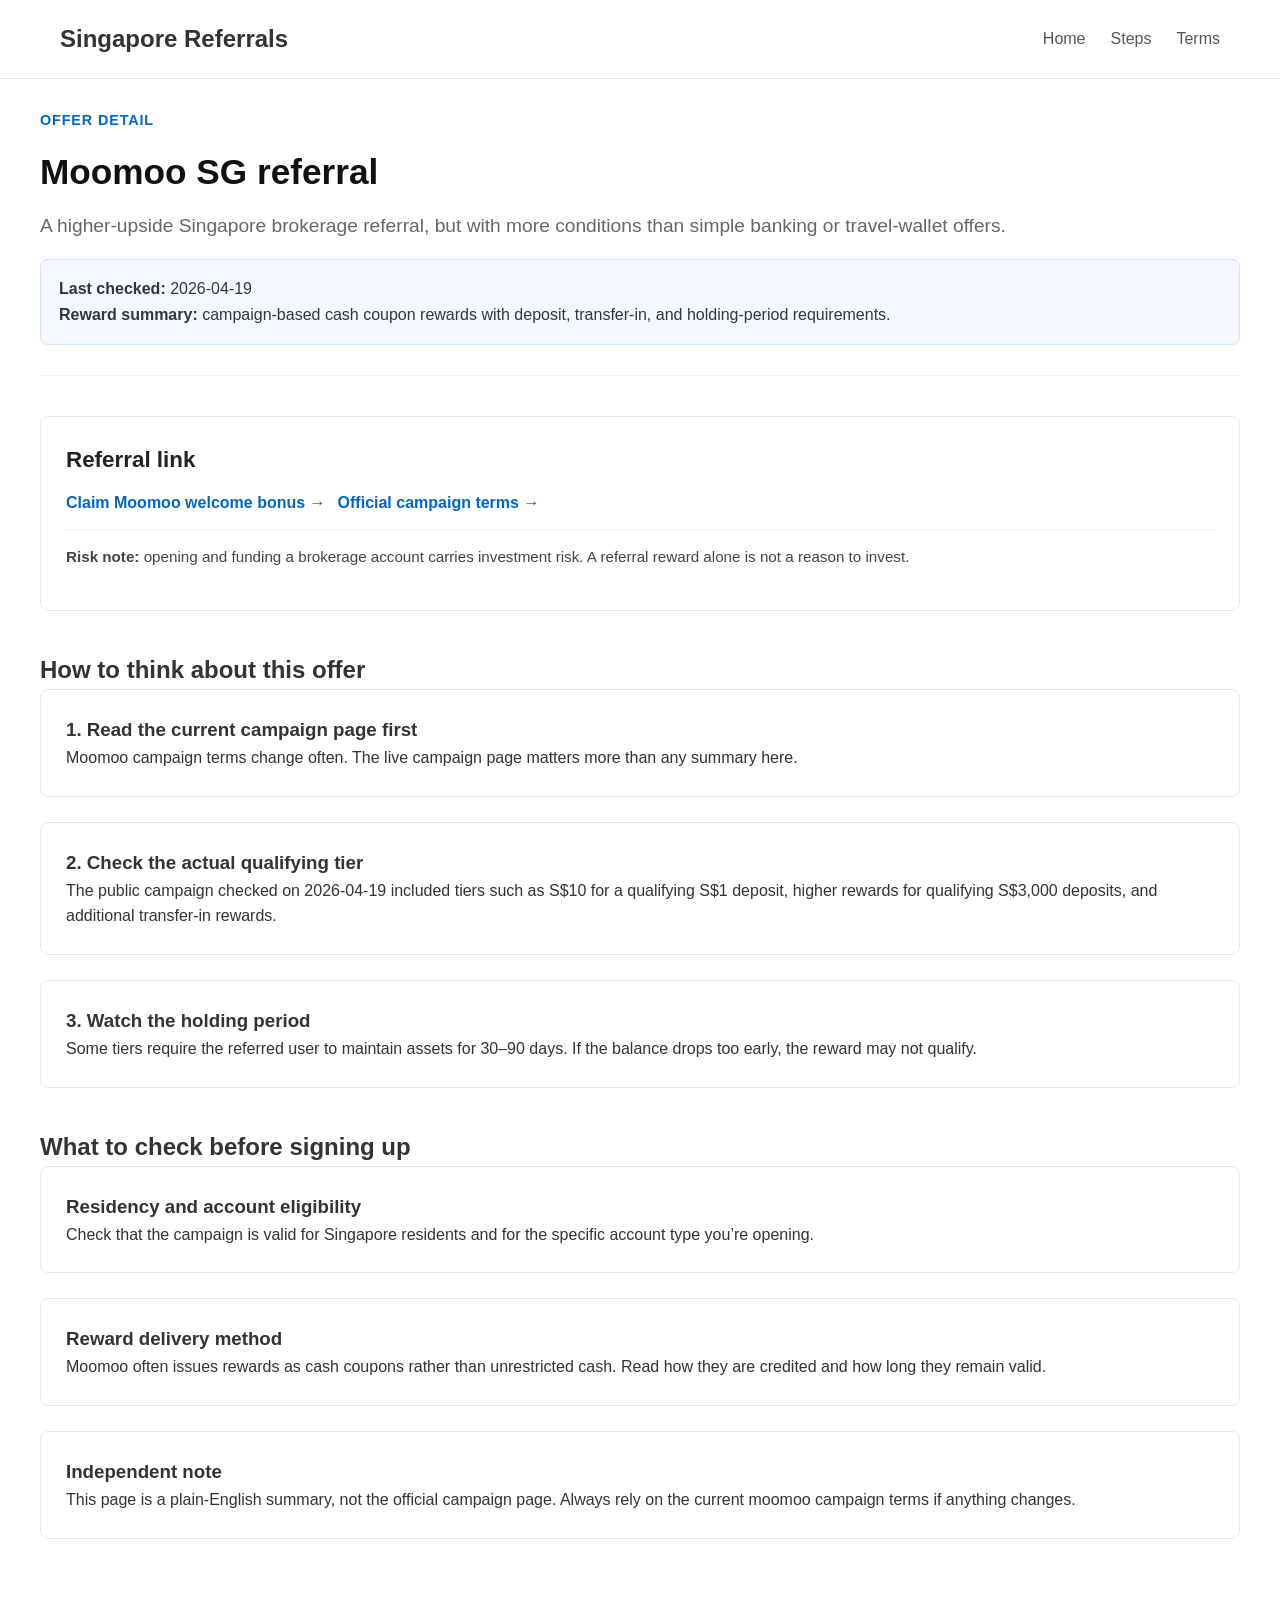
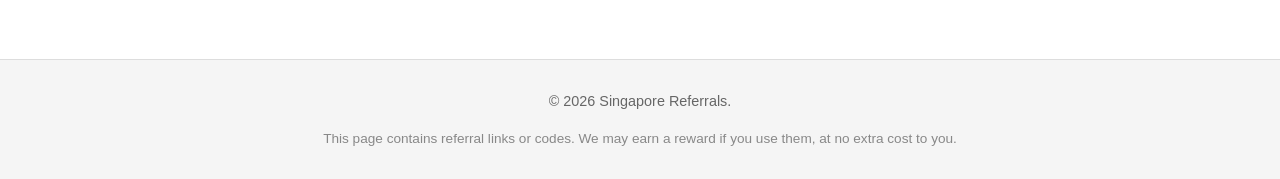
==== offers/moomoo-sg.html @ 237cbd17 "feat: initial curated referral MVP" ====
<!DOCTYPE html>
<html lang="en">
<head>
    <meta charset="UTF-8">
    <meta name="viewport" content="width=device-width, initial-scale=1.0">
    <title>Moomoo SG Referral - Singapore Referrals</title>
    <link rel="stylesheet" href="../style.css">
    <meta name="description" content="Moomoo SG referral guide with live referral link, current public reward shape, key holding-period caveats, and official campaign terms.">
</head>
<body>
    <header class="site-header">
        <div class="container header-flex">
            <div class="logo">
                <a href="../index.html">Singapore Referrals</a>
            </div>
            <nav class="main-nav">
                <a href="../index.html">Home</a>
                <a href="#steps">Steps</a>
                <a href="#terms">Terms</a>
            </nav>
        </div>
    </header>

    <main class="container main-content">
        <section class="hero">
            <p class="eyebrow">Offer detail</p>
            <h1>Moomoo SG referral</h1>
            <p class="subtitle">A higher-upside Singapore brokerage referral, but with more conditions than simple banking or travel-wallet offers.</p>
            <div class="callout-box">
                <strong>Last checked:</strong> 2026-04-19<br>
                <strong>Reward summary:</strong> campaign-based cash coupon rewards with deposit, transfer-in, and holding-period requirements.
            </div>
        </section>

        <section class="featured-section">
            <article class="offer-article">
                <h3>Referral link</h3>
                <div class="offer-links">
                    <a href="https://j.moomoo.com/0B79vA" class="cta-link" target="_blank" rel="noopener">Claim Moomoo welcome bonus →</a>
                    <a href="https://www.moomoo.com/sg/support/topic5_353" class="secondary-link" target="_blank" rel="noopener">Official campaign terms →</a>
                </div>
                <p class="risk-note"><strong>Risk note:</strong> opening and funding a brokerage account carries investment risk. A referral reward alone is not a reason to invest.</p>
            </article>
        </section>

        <section class="latest-section" id="steps">
            <h2>How to think about this offer</h2>
            <article class="info-card">
                <h3>1. Read the current campaign page first</h3>
                <p>Moomoo campaign terms change often. The live campaign page matters more than any summary here.</p>
            </article>
            <article class="info-card">
                <h3>2. Check the actual qualifying tier</h3>
                <p>The public campaign checked on 2026-04-19 included tiers such as S$10 for a qualifying S$1 deposit, higher rewards for qualifying S$3,000 deposits, and additional transfer-in rewards.</p>
            </article>
            <article class="info-card">
                <h3>3. Watch the holding period</h3>
                <p>Some tiers require the referred user to maintain assets for 30–90 days. If the balance drops too early, the reward may not qualify.</p>
            </article>
        </section>

        <section class="latest-section" id="terms">
            <h2>What to check before signing up</h2>
            <article class="info-card">
                <h3>Residency and account eligibility</h3>
                <p>Check that the campaign is valid for Singapore residents and for the specific account type you’re opening.</p>
            </article>
            <article class="info-card">
                <h3>Reward delivery method</h3>
                <p>Moomoo often issues rewards as cash coupons rather than unrestricted cash. Read how they are credited and how long they remain valid.</p>
            </article>
            <article class="info-card">
                <h3>Independent note</h3>
                <p>This page is a plain-English summary, not the official campaign page. Always rely on the current moomoo campaign terms if anything changes.</p>
            </article>
        </section>
    </main>

    <footer class="site-footer">
        <div class="container">
            <p>&copy; 2026 Singapore Referrals.</p>
            <p class="disclaimer">This page contains referral links or codes. We may earn a reward if you use them, at no extra cost to you.</p>
        </div>
    </footer>
</body>
</html>
---- style.css ----
/* Reset & Base */
* {
    margin: 0;
    padding: 0;
    box-sizing: border-box;
}

body {
    font-family: -apple-system, BlinkMacSystemFont, "Segoe UI", Roboto, "Helvetica Neue", Arial, sans-serif;
    font-size: 16px;
    line-height: 1.6;
    color: #333;
    background: #fff;
}

a {
    color: #0066cc;
    text-decoration: none;
}

a:hover {
    text-decoration: underline;
}

.container {
    max-width: 1200px;
    margin: 0 auto;
    padding: 0 20px;
}

/* Header */
.site-header {
    background: #fff;
    border-bottom: 1px solid #e0e0e0;
    padding: 20px 0;
    position: sticky;
    top: 0;
    z-index: 100;
}

.header-flex {
    display: flex;
    justify-content: space-between;
    align-items: center;
}

.logo a {
    font-size: 1.5rem;
    font-weight: 700;
    color: #333;
}

.main-nav {
    display: flex;
    gap: 25px;
}

.main-nav a {
    color: #555;
    font-weight: 500;
}

.main-nav a:hover {
    color: #0066cc;
    text-decoration: none;
}

/* Main Content Layout */
.main-content {
    padding: 30px 0;
}

.content-wrapper {
    display: grid;
    grid-template-columns: 1fr 320px;
    gap: 40px;
}

.main-column {
    min-width: 0; /* Prevents overflow */
}

/* Hero Section */
.hero {
    margin-bottom: 40px;
    padding-bottom: 30px;
    border-bottom: 1px solid #eee;
}

.eyebrow {
    font-size: 0.9rem;
    font-weight: 700;
    letter-spacing: 0.06em;
    text-transform: uppercase;
    color: #0066cc;
    margin-bottom: 12px;
}

.hero h1 {
    font-size: 2.2rem;
    margin-bottom: 10px;
    color: #111;
}

.subtitle {
    font-size: 1.2rem;
    color: #666;
    margin-bottom: 18px;
}

.callout-box {
    background: #f5f9ff;
    border: 1px solid #cfe2ff;
    border-radius: 8px;
    padding: 16px 18px;
    color: #334;
}

/* Featured Section */
.featured-section, .latest-section {
    margin-bottom: 40px;
}

.section-intro {
    color: #666;
    margin-bottom: 20px;
    font-size: 1.05rem;
}

/* Offer Articles */
.offer-article,
.info-card {
    background: #fff;
    border: 1px solid #e8e8e8;
    border-radius: 8px;
    padding: 25px;
    margin-bottom: 25px;
    position: relative;
    transition: box-shadow 0.2s ease;
}

.offer-article:hover,
.info-card:hover {
    box-shadow: 0 4px 12px rgba(0,0,0,0.08);
}

.offer-badge {
    position: absolute;
    top: -10px;
    right: 20px;
    background: #ff6b6b;
    color: white;
    padding: 5px 12px;
    border-radius: 4px;
    font-size: 0.8rem;
    font-weight: 600;
    text-transform: uppercase;
}

.offer-article h3 {
    font-size: 1.4rem;
    margin-bottom: 12px;
    color: #222;
}

.offer-article h3 a {
    color: #222;
}

.offer-article h3 a:hover {
    color: #0066cc;
}

.offer-meta {
    display: flex;
    gap: 15px;
    align-items: center;
    margin-bottom: 12px;
    font-size: 0.9rem;
    color: #777;
    flex-wrap: wrap;
}

.category {
    font-weight: 600;
    color: #555;
}

.date, .expiry {
    font-size: 0.85rem;
}

.offer-article p {
    margin-bottom: 15px;
    color: #444;
    line-height: 1.7;
}

.offer-details {
    margin: 16px 0;
}

.offer-details p {
    margin-bottom: 10px;
}

.referral-box {
    background: #f9fbff;
    border: 1px dashed #9ec5fe;
    border-radius: 8px;
    padding: 14px 16px;
}

.referral-box code {
    font-size: 1rem;
    font-weight: 700;
    background: #eef4ff;
    padding: 2px 6px;
    border-radius: 4px;
}

.offer-links {
    display: flex;
    flex-wrap: wrap;
    gap: 12px;
    margin-top: 8px;
}

.cta-link,
.secondary-link {
    display: inline-block;
    font-weight: 600;
    color: #0066cc;
}

.cta-link:hover,
.secondary-link:hover {
    text-decoration: underline;
}

.risk-note {
    margin-top: 14px;
    padding-top: 14px;
    border-top: 1px solid #eee;
    font-size: 0.95rem;
    color: #6b4b00;
}

/* Sidebar */
.sidebar {
    min-width: 320px;
}

.sidebar-widget {
    background: #f9f9f9;
    border: 1px solid #eee;
    border-radius: 8px;
    padding: 20px;
    margin-bottom: 25px;
}

.sidebar-widget h3 {
    font-size: 1.2rem;
    margin-bottom: 15px;
    color: #333;
    border-bottom: 2px solid #0066cc;
    padding-bottom: 8px;
}

.sidebar-widget ul {
    list-style: none;
}

.sidebar-widget li {
    margin-bottom: 10px;
}

.sidebar-widget a {
    color: #555;
}

.sidebar-widget a:hover {
    color: #0066cc;
}

 .about-widget p {
    font-size: 0.95rem;
    color: #555;
    margin-bottom: 12px;
}

.about-widget p strong {
    color: #333;
}

/* Footer */
.site-footer {
    background: #f5f5f5;
    border-top: 1px solid #ddd;
    padding: 30px 0;
    margin-top: 50px;
    text-align: center;
    font-size: 0.9rem;
    color: #666;
}

.site-footer a {
    color: #0066cc;
}

.site-footer .disclaimer {
    margin-top: 15px;
    font-size: 0.85rem;
    color: #888;
    max-width: 800px;
    margin-left: auto;
    margin-right: auto;
}

/* Responsive */
@media (max-width: 900px) {
    .content-wrapper {
        grid-template-columns: 1fr;
    }

    .sidebar {
        min-width: auto;
    }

    .header-flex {
        flex-direction: column;
        gap: 15px;
    }

    .main-nav {
        gap: 15px;
        font-size: 0.9rem;
    }

    .hero h1 {
        font-size: 1.8rem;
    }

    .offer-badge {
        position: static;
        display: inline-block;
        margin-bottom: 10px;
    }
}

@media (max-width: 600px) {
    .container {
        padding: 0 15px;
    }

    .offer-article,
    .info-card {
        padding: 20px;
    }

    .offer-meta {
        flex-direction: column;
        align-items: flex-start;
        gap: 5px;
    }

    .offer-links {
        flex-direction: column;
        gap: 8px;
    }
}
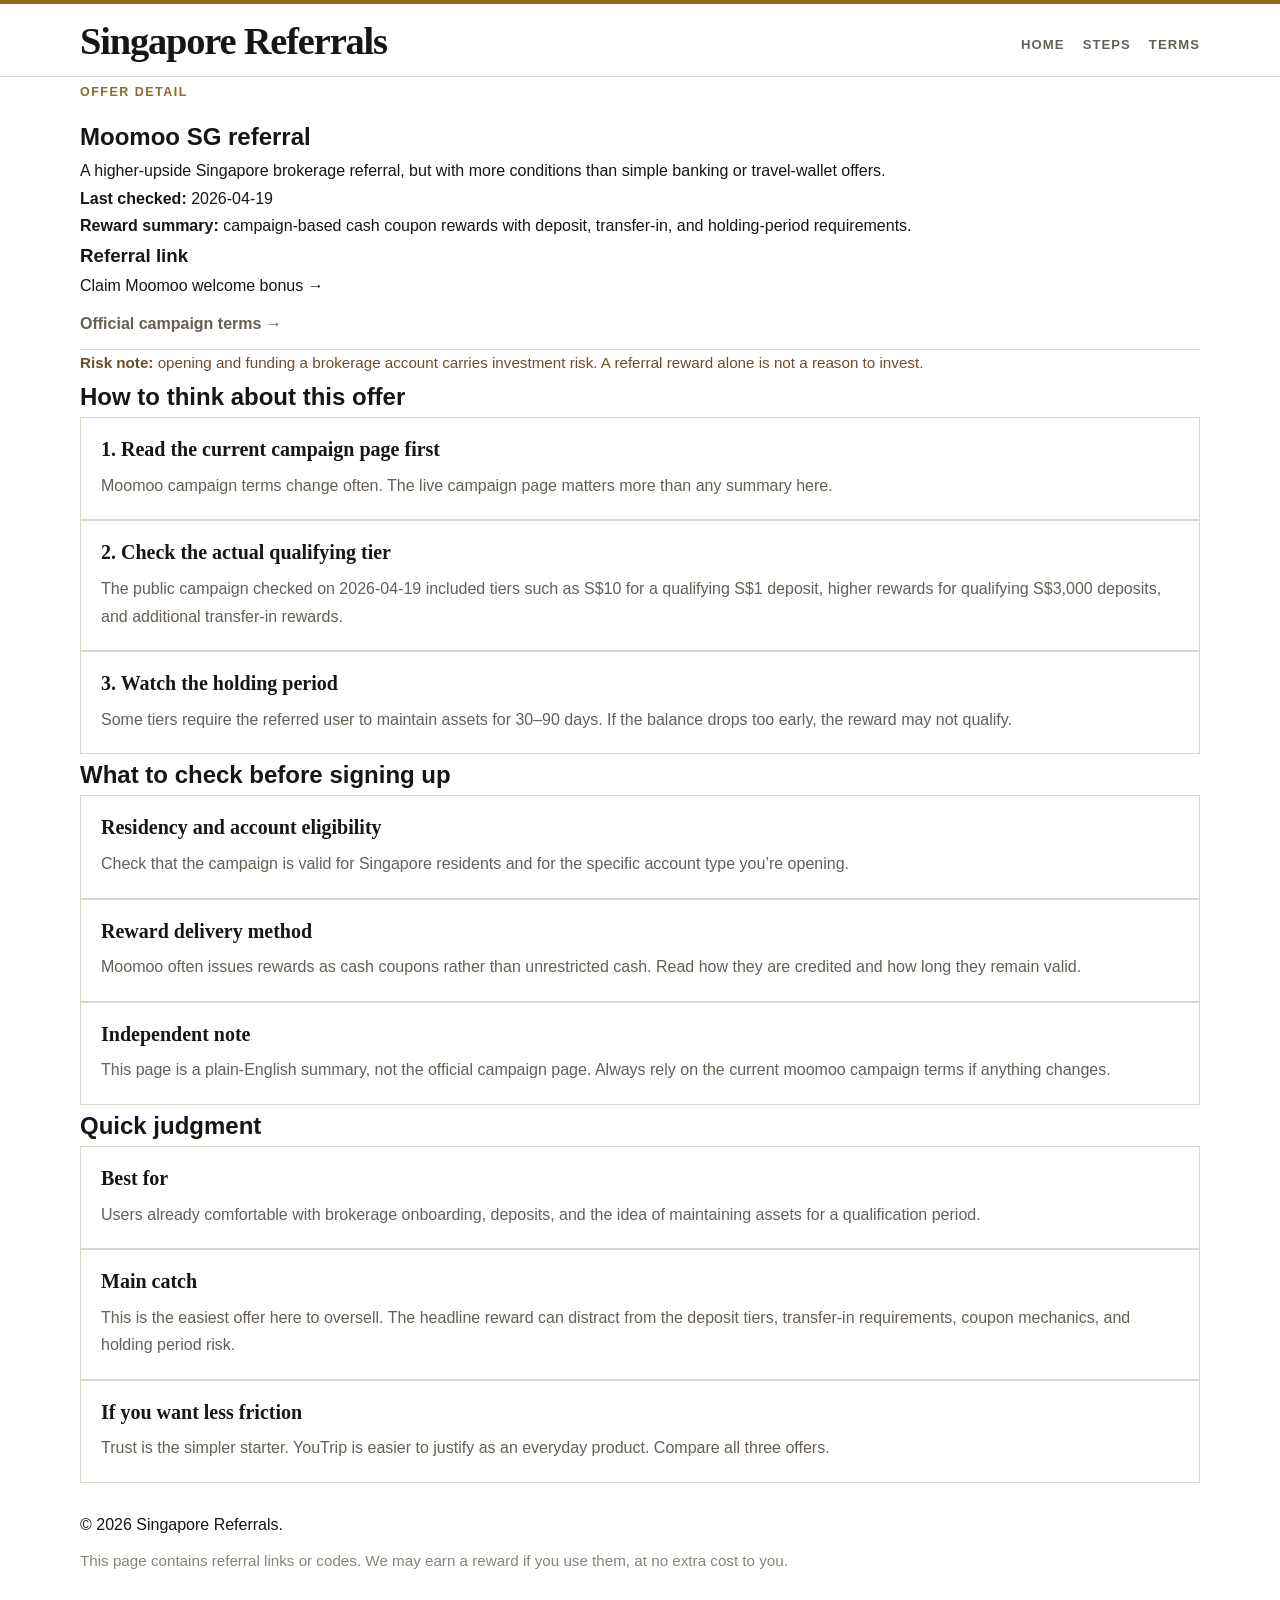
==== commit 627d1e17: "feat: add judgment-first shortlist and comparison guide" ====
--- a/offers/moomoo-sg.html
+++ b/offers/moomoo-sg.html
@@ -74,6 +74,22 @@
                 <p>This page is a plain-English summary, not the official campaign page. Always rely on the current moomoo campaign terms if anything changes.</p>
             </article>
         </section>
+
+        <section class="latest-section">
+            <h2>Quick judgment</h2>
+            <article class="info-card">
+                <h3>Best for</h3>
+                <p>Users already comfortable with brokerage onboarding, deposits, and the idea of maintaining assets for a qualification period.</p>
+            </article>
+            <article class="info-card">
+                <h3>Main catch</h3>
+                <p>This is the easiest offer here to oversell. The headline reward can distract from the deposit tiers, transfer-in requirements, coupon mechanics, and holding period risk.</p>
+            </article>
+            <article class="info-card">
+                <h3>If you want less friction</h3>
+                <p><a href="../offers/trust-bank.html">Trust</a> is the simpler starter. <a href="../offers/youtrip.html">YouTrip</a> is easier to justify as an everyday product. <a href="../guides/trust-vs-youtrip-vs-moomoo.html">Compare all three offers</a>.</p>
+            </article>
+        </section>
     </main>
 
     <footer class="site-footer">
--- a/style.css
+++ b/style.css
@@ -1,371 +1,516 @@
-/* Reset & Base */
 * {
     margin: 0;
     padding: 0;
     box-sizing: border-box;
 }
 
+:root {
+    --bg: #ffffff;
+    --bg-soft: #f7f5ef;
+    --line: #ddd7c9;
+    --line-strong: #b8ae97;
+    --text: #181614;
+    --muted: #655f56;
+    --muted-soft: #8b8478;
+    --accent: #8f6a24;
+    --accent-soft: #f4eee0;
+    --warn-soft: #f7efe7;
+    --shadow: 0 14px 35px rgba(24, 22, 20, 0.05);
+}
+
+html {
+    scroll-behavior: smooth;
+}
+
 body {
-    font-family: -apple-system, BlinkMacSystemFont, "Segoe UI", Roboto, "Helvetica Neue", Arial, sans-serif;
+    background: var(--bg);
+    color: var(--text);
+    font-family: Inter, -apple-system, BlinkMacSystemFont, "Segoe UI", Roboto, Arial, sans-serif;
     font-size: 16px;
-    line-height: 1.6;
-    color: #333;
+    line-height: 1.72;
+}
+
+a {
+    color: inherit;
+    text-decoration: none;
+}
+
+.container {
+    width: min(1120px, calc(100% - 32px));
+    margin: 0 auto;
+}
+
+.site-header {
+    border-top: 4px solid var(--accent);
+    border-bottom: 1px solid var(--line);
     background: #fff;
-}
-
-a {
-    color: #0066cc;
-    text-decoration: none;
-}
-
-a:hover {
-    text-decoration: underline;
-}
-
-.container {
-    max-width: 1200px;
-    margin: 0 auto;
-    padding: 0 20px;
-}
-
-/* Header */
-.site-header {
-    background: #fff;
-    border-bottom: 1px solid #e0e0e0;
-    padding: 20px 0;
-    position: sticky;
-    top: 0;
-    z-index: 100;
 }
 
 .header-flex {
     display: flex;
+    align-items: end;
     justify-content: space-between;
-    align-items: center;
-}
-
-.logo a {
-    font-size: 1.5rem;
+    gap: 24px;
+    padding: 18px 0 16px;
+}
+
+.logo-wrap {
+    display: flex;
+    flex-direction: column;
+    gap: 4px;
+}
+
+.logo {
+    font-family: Georgia, "Times New Roman", serif;
+    font-size: clamp(1.95rem, 3vw, 2.55rem);
     font-weight: 700;
-    color: #333;
+    letter-spacing: -0.03em;
+    line-height: 1;
+}
+
+.logo-tagline {
+    color: var(--muted-soft);
+    font-size: 0.88rem;
 }
 
 .main-nav {
     display: flex;
-    gap: 25px;
+    flex-wrap: wrap;
+    gap: 18px;
+    padding-bottom: 4px;
 }
 
 .main-nav a {
-    color: #555;
-    font-weight: 500;
+    font-size: 0.82rem;
+    font-weight: 700;
+    letter-spacing: 0.08em;
+    text-transform: uppercase;
+    color: var(--muted);
 }
 
 .main-nav a:hover {
-    color: #0066cc;
-    text-decoration: none;
-}
-
-/* Main Content Layout */
-.main-content {
+    color: var(--text);
+}
+
+.page-shell {
+    padding: 30px 0 54px;
+}
+
+.hero-home {
+    display: grid;
+    grid-template-columns: minmax(0, 1.55fr) minmax(290px, 0.85fr);
+    gap: 34px;
+    padding: 12px 0 32px;
+    border-bottom: 1px solid var(--line);
+}
+
+.eyebrow,
+.section-kicker,
+.card-kicker {
+    display: inline-block;
+    margin-bottom: 12px;
+    color: var(--accent);
+    font-size: 0.78rem;
+    font-weight: 800;
+    letter-spacing: 0.12em;
+    text-transform: uppercase;
+}
+
+.hero-main h1,
+.section-heading h2,
+.split-card h2,
+.editor-card h2,
+.offer-entry h3,
+.info-card h3,
+.footer-brand h3 {
+    font-family: Georgia, "Times New Roman", serif;
+}
+
+.hero-main h1 {
+    font-size: clamp(2.6rem, 5vw, 4.5rem);
+    line-height: 1.02;
+    letter-spacing: -0.045em;
+    max-width: 11ch;
+    margin-bottom: 18px;
+}
+
+.hero-summary {
+    max-width: 68ch;
+    font-size: 1.1rem;
+    color: #49443d;
+}
+
+.hero-callout {
+    margin-top: 24px;
+    padding: 18px 20px;
+    border: 1px solid var(--line);
+    border-left: 4px solid var(--accent);
+    background: var(--accent-soft);
+    color: #473f32;
+    font-size: 0.98rem;
+}
+
+.hero-aside {
+    display: flex;
+}
+
+.editor-card {
+    align-self: start;
+    width: 100%;
+    padding: 22px 22px 20px;
+    border: 1px solid var(--line);
+    border-top: 4px solid var(--text);
+    background: #fff;
+}
+
+.editor-card h2 {
+    font-size: 1.5rem;
+    line-height: 1.18;
+    margin-bottom: 12px;
+}
+
+.editor-card p:last-child {
+    color: var(--muted);
+}
+
+.split-section {
+    display: grid;
+    grid-template-columns: minmax(0, 1.25fr) minmax(280px, 0.75fr);
+    gap: 24px;
     padding: 30px 0;
-}
-
-.content-wrapper {
-    display: grid;
-    grid-template-columns: 1fr 320px;
-    gap: 40px;
-}
-
-.main-column {
-    min-width: 0; /* Prevents overflow */
-}
-
-/* Hero Section */
-.hero {
-    margin-bottom: 40px;
-    padding-bottom: 30px;
-    border-bottom: 1px solid #eee;
-}
-
-.eyebrow {
-    font-size: 0.9rem;
-    font-weight: 700;
-    letter-spacing: 0.06em;
-    text-transform: uppercase;
-    color: #0066cc;
-    margin-bottom: 12px;
-}
-
-.hero h1 {
-    font-size: 2.2rem;
-    margin-bottom: 10px;
-    color: #111;
-}
-
-.subtitle {
-    font-size: 1.2rem;
-    color: #666;
-    margin-bottom: 18px;
-}
-
-.callout-box {
-    background: #f5f9ff;
-    border: 1px solid #cfe2ff;
-    border-radius: 8px;
-    padding: 16px 18px;
-    color: #334;
-}
-
-/* Featured Section */
-.featured-section, .latest-section {
-    margin-bottom: 40px;
+    border-bottom: 1px solid var(--line);
+}
+
+.split-card {
+    padding: 22px 0 0;
+}
+
+.split-card h2,
+.section-heading h2 {
+    font-size: clamp(1.8rem, 3vw, 2.4rem);
+    line-height: 1.08;
+    letter-spacing: -0.035em;
+    margin-bottom: 16px;
+}
+
+.start-list {
+    display: grid;
+    gap: 18px;
+}
+
+.start-item {
+    padding: 0 0 16px;
+    border-bottom: 1px solid var(--line);
+}
+
+.start-item:last-child {
+    border-bottom: 0;
+    padding-bottom: 0;
+}
+
+.start-item h3 {
+    font-family: Georgia, "Times New Roman", serif;
+    font-size: 1.24rem;
+    line-height: 1.2;
+    margin-bottom: 6px;
+}
+
+.start-item p,
+.clean-list li,
+.section-intro,
+.info-card p,
+.footer-meta p,
+.footer-brand p {
+    color: var(--muted);
+}
+
+.compact-card {
+    padding-left: 26px;
+    border-left: 1px solid var(--line);
+}
+
+.clean-list {
+    padding-left: 18px;
+}
+
+.clean-list li + li {
+    margin-top: 10px;
+}
+
+.section-block {
+    padding: 34px 0;
+    border-bottom: 1px solid var(--line);
+}
+
+.section-heading {
+    display: grid;
+    grid-template-columns: minmax(0, 0.85fr) minmax(0, 1.15fr);
+    gap: 24px;
+    align-items: end;
+    margin-bottom: 28px;
 }
 
 .section-intro {
-    color: #666;
-    margin-bottom: 20px;
-    font-size: 1.05rem;
-}
-
-/* Offer Articles */
-.offer-article,
-.info-card {
-    background: #fff;
-    border: 1px solid #e8e8e8;
-    border-radius: 8px;
-    padding: 25px;
-    margin-bottom: 25px;
-    position: relative;
-    transition: box-shadow 0.2s ease;
-}
-
-.offer-article:hover,
-.info-card:hover {
-    box-shadow: 0 4px 12px rgba(0,0,0,0.08);
-}
-
-.offer-badge {
-    position: absolute;
-    top: -10px;
-    right: 20px;
-    background: #ff6b6b;
-    color: white;
-    padding: 5px 12px;
-    border-radius: 4px;
-    font-size: 0.8rem;
-    font-weight: 600;
-    text-transform: uppercase;
-}
-
-.offer-article h3 {
-    font-size: 1.4rem;
-    margin-bottom: 12px;
-    color: #222;
-}
-
-.offer-article h3 a {
-    color: #222;
-}
-
-.offer-article h3 a:hover {
-    color: #0066cc;
-}
-
-.offer-meta {
-    display: flex;
-    gap: 15px;
-    align-items: center;
-    margin-bottom: 12px;
-    font-size: 0.9rem;
-    color: #777;
-    flex-wrap: wrap;
-}
-
-.category {
-    font-weight: 600;
-    color: #555;
-}
-
-.date, .expiry {
-    font-size: 0.85rem;
-}
-
-.offer-article p {
-    margin-bottom: 15px;
-    color: #444;
-    line-height: 1.7;
-}
-
-.offer-details {
-    margin: 16px 0;
-}
-
-.offer-details p {
-    margin-bottom: 10px;
-}
-
-.referral-box {
-    background: #f9fbff;
-    border: 1px dashed #9ec5fe;
-    border-radius: 8px;
-    padding: 14px 16px;
-}
-
-.referral-box code {
     font-size: 1rem;
-    font-weight: 700;
-    background: #eef4ff;
-    padding: 2px 6px;
-    border-radius: 4px;
-}
-
-.offer-links {
+}
+
+.offer-stack {
+    display: grid;
+    gap: 22px;
+}
+
+.offer-entry {
+    display: grid;
+    grid-template-columns: minmax(0, 1.45fr) 260px;
+    gap: 24px;
+    padding: 24px 0;
+    border-top: 1px solid var(--line);
+}
+
+.offer-entry:first-child {
+    padding-top: 0;
+    border-top: 0;
+}
+
+.offer-entry-topline {
     display: flex;
     flex-wrap: wrap;
-    gap: 12px;
+    gap: 10px 14px;
+    align-items: center;
+    margin-bottom: 10px;
+}
+
+.offer-label {
+    display: inline-flex;
+    align-items: center;
+    justify-content: center;
+    padding: 4px 10px;
+    background: var(--text);
+    color: #fff;
+    font-size: 0.72rem;
+    font-weight: 800;
+    letter-spacing: 0.08em;
+    text-transform: uppercase;
+}
+
+.offer-meta {
+    color: var(--muted-soft);
+    font-size: 0.88rem;
+}
+
+.offer-entry h3 {
+    font-size: clamp(1.5rem, 3vw, 2rem);
+    line-height: 1.12;
+    letter-spacing: -0.03em;
+    margin-bottom: 10px;
+}
+
+.offer-entry h3 a:hover {
+    color: var(--accent);
+}
+
+.offer-reward {
+    display: inline-block;
+    margin-bottom: 14px;
+    padding-bottom: 4px;
+    border-bottom: 2px solid var(--accent);
+    color: #40382d;
+    font-weight: 600;
+}
+
+.offer-entry-main p {
+    margin-bottom: 12px;
+    color: #433e37;
+}
+
+.editor-note {
     margin-top: 8px;
-}
-
-.cta-link,
+    padding-left: 14px;
+    border-left: 3px solid var(--accent);
+    color: #4a4032;
+    font-style: italic;
+}
+
+.offer-entry-side {
+    display: grid;
+    align-content: start;
+    gap: 16px;
+}
+
+.detail-box {
+    padding: 16px;
+    border: 1px solid var(--line);
+    background: #faf8f2;
+}
+
+.detail-box-soft {
+    background: #f7f5ef;
+}
+
+.detail-box-warn {
+    background: var(--warn-soft);
+}
+
+.detail-box h4 {
+    font-size: 0.8rem;
+    font-weight: 800;
+    letter-spacing: 0.1em;
+    text-transform: uppercase;
+    color: var(--accent);
+    margin-bottom: 8px;
+}
+
+.detail-box p {
+    color: var(--muted);
+}
+
+.ref-code {
+    font-family: Georgia, "Times New Roman", serif;
+    font-size: 1.6rem;
+    color: var(--text) !important;
+    letter-spacing: 0.04em;
+    margin-bottom: 6px;
+}
+
+.cta-column {
+    display: grid;
+    gap: 10px;
+}
+
+.primary-link,
 .secondary-link {
-    display: inline-block;
-    font-weight: 600;
-    color: #0066cc;
-}
-
-.cta-link:hover,
+    display: block;
+    padding: 11px 0;
+    border-bottom: 1px solid var(--line);
+    font-weight: 700;
+}
+
+.primary-link {
+    color: var(--text);
+}
+
+.secondary-link {
+    color: var(--muted);
+}
+
+.primary-link:hover,
 .secondary-link:hover {
-    text-decoration: underline;
+    color: var(--accent);
 }
 
 .risk-note {
-    margin-top: 14px;
-    padding-top: 14px;
-    border-top: 1px solid #eee;
+    color: #6e4d2a !important;
     font-size: 0.95rem;
-    color: #6b4b00;
-}
-
-/* Sidebar */
-.sidebar {
-    min-width: 320px;
-}
-
-.sidebar-widget {
-    background: #f9f9f9;
-    border: 1px solid #eee;
-    border-radius: 8px;
+}
+
+.muted-section {
+    background: #fbfaf7;
+    padding-left: 20px;
+    padding-right: 20px;
+}
+
+.three-up-grid {
+    display: grid;
+    grid-template-columns: repeat(3, 1fr);
+    gap: 18px;
+}
+
+.info-card {
     padding: 20px;
-    margin-bottom: 25px;
-}
-
-.sidebar-widget h3 {
-    font-size: 1.2rem;
-    margin-bottom: 15px;
-    color: #333;
-    border-bottom: 2px solid #0066cc;
-    padding-bottom: 8px;
-}
-
-.sidebar-widget ul {
-    list-style: none;
-}
-
-.sidebar-widget li {
+    border: 1px solid var(--line);
+    background: #fff;
+}
+
+.info-card h3 {
+    font-size: 1.25rem;
+    line-height: 1.18;
     margin-bottom: 10px;
 }
 
-.sidebar-widget a {
-    color: #555;
-}
-
-.sidebar-widget a:hover {
-    color: #0066cc;
-}
-
- .about-widget p {
+.site-footer {
+    padding: 28px 0 40px;
+    background: #fff;
+}
+
+.footer-inner {
+    display: grid;
+    grid-template-columns: 1fr 1fr;
+    gap: 24px;
+    padding-top: 18px;
+    border-top: 3px solid var(--text);
+}
+
+.footer-brand h3 {
+    font-size: 1.5rem;
+    margin-bottom: 8px;
+}
+
+.disclaimer {
+    margin-top: 10px;
+    color: var(--muted-soft) !important;
     font-size: 0.95rem;
-    color: #555;
-    margin-bottom: 12px;
-}
-
-.about-widget p strong {
-    color: #333;
-}
-
-/* Footer */
-.site-footer {
-    background: #f5f5f5;
-    border-top: 1px solid #ddd;
-    padding: 30px 0;
-    margin-top: 50px;
-    text-align: center;
-    font-size: 0.9rem;
-    color: #666;
-}
-
-.site-footer a {
-    color: #0066cc;
-}
-
-.site-footer .disclaimer {
-    margin-top: 15px;
-    font-size: 0.85rem;
-    color: #888;
-    max-width: 800px;
-    margin-left: auto;
-    margin-right: auto;
-}
-
-/* Responsive */
-@media (max-width: 900px) {
-    .content-wrapper {
+}
+
+@media (max-width: 980px) {
+    .hero-home,
+    .split-section,
+    .section-heading,
+    .offer-entry,
+    .footer-inner {
         grid-template-columns: 1fr;
     }
 
-    .sidebar {
-        min-width: auto;
-    }
-
+    .compact-card {
+        padding-left: 0;
+        border-left: 0;
+        border-top: 1px solid var(--line);
+        padding-top: 24px;
+    }
+
+    .three-up-grid {
+        grid-template-columns: 1fr;
+    }
+}
+
+@media (max-width: 760px) {
     .header-flex {
         flex-direction: column;
-        gap: 15px;
+        align-items: flex-start;
+        padding: 16px 0 14px;
     }
 
     .main-nav {
-        gap: 15px;
-        font-size: 0.9rem;
-    }
-
-    .hero h1 {
-        font-size: 1.8rem;
-    }
-
-    .offer-badge {
-        position: static;
-        display: inline-block;
-        margin-bottom: 10px;
-    }
-}
-
-@media (max-width: 600px) {
+        gap: 12px;
+    }
+
+    .page-shell {
+        padding: 22px 0 42px;
+    }
+
+    .hero-main h1 {
+        max-width: none;
+    }
+
+    .muted-section {
+        padding-left: 0;
+        padding-right: 0;
+        background: transparent;
+    }
+}
+
+@media (max-width: 560px) {
     .container {
-        padding: 0 15px;
-    }
-
-    .offer-article,
-    .info-card {
-        padding: 20px;
-    }
-
-    .offer-meta {
-        flex-direction: column;
-        align-items: flex-start;
-        gap: 5px;
-    }
-
-    .offer-links {
-        flex-direction: column;
-        gap: 8px;
-    }
-}
+        width: min(100% - 24px, 1120px);
+    }
+
+    .offer-entry,
+    .split-section,
+    .hero-home,
+    .section-heading {
+        gap: 18px;
+    }
+
+    .offer-entry h3 {
+        font-size: 1.45rem;
+    }
+}
